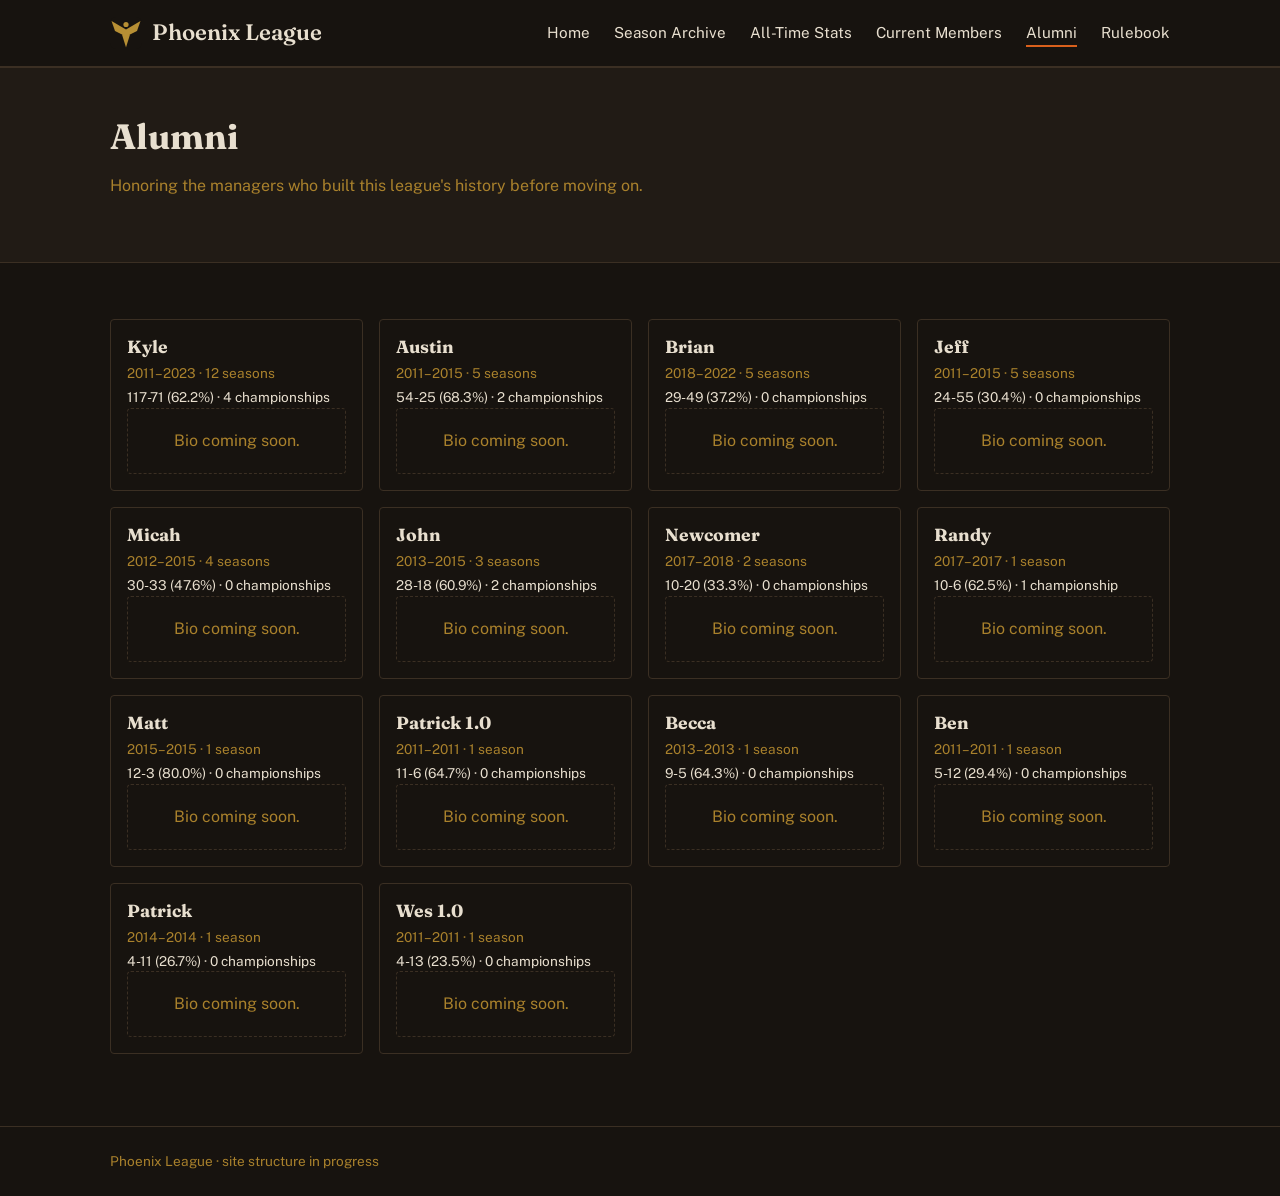
==== alumni.html @ 4bc22e16 "Initial site skeleton with brand" ====
<!DOCTYPE html>
<html lang="en">
<head>
<meta charset="UTF-8">
<title>Alumni — Phoenix League</title>
<link rel="icon" href="assets/favicon.ico">
<link rel="icon" type="image/svg+xml" href="assets/phoenix-league-logo-favicon.svg">
<link rel="apple-touch-icon" href="assets/icon-192.png">
<link rel="manifest" href="manifest.json">
<link rel="stylesheet" href="css/style.css">
</head>
<body data-page="alumni">
<div data-include="partials/nav.html"></div>

<section class="hero">
  <div class="wrap">
    <h1>Alumni</h1>
    <p>Honoring the managers who built this league's history before moving on.</p>
  </div>
</section>

<main class="wrap">
  <section id="alumni-grid" class="grid"></section>
</main>

<footer class="site-footer"><div class="wrap">Phoenix League &middot; site structure in progress</div></footer>

<script src="js/include.js"></script>
<script src="js/data.js"></script>
<script>
(async function () {
  const managers = (await loadManagers())
    .filter(m => m.status === 'alumni')
    .sort((a, b) => b.years_active.length - a.years_active.length);
  const grid = document.getElementById('alumni-grid');
  grid.innerHTML = managers.map(m => `<div class="card">
    <h3>${m.display_name}</h3>
    <p class="meta">${Math.min(...m.years_active)}&ndash;${Math.max(...m.years_active)} &middot; ${m.years_active.length} season${m.years_active.length === 1 ? '' : 's'}</p>
    <p class="stat-line">${m.career.wins}-${m.career.losses} (${pct(m.career.win_pct)}) &middot; ${m.career.championships} championship${m.career.championships === 1 ? '' : 's'}</p>
    ${m.bio ? `<p>${m.bio}</p>` : `<div class="empty-state">Bio coming soon.</div>`}
  </div>`).join('');
})();
</script>
</body>
</html>
---- css/style.css ----
/* =========================================================
   PHOENIX LEAGUE — placeholder stylesheet
   No brand decisions made yet. Every color/font below is a
   neutral placeholder. When brand is finalized, only this
   block of variables should need to change.
   ========================================================= */
@import url('https://fonts.googleapis.com/css2?family=Fraunces:opsz,wght@9..144,400;9..144,600&family=Public+Sans:wght@400;500;700&display=swap');

:root {
  --brand-primary: #7A2A2E;
  --brand-secondary: #A9812C;
  --brand-accent: #D9601C;
  --brand-bg: #17130F;
  --brand-bg-alt: #211B15;
  --brand-text: #E8DFCF;
  --brand-border: #3B2F23;

  --font-display: 'Fraunces', serif;
  --font-body: 'Public Sans', sans-serif;

  /* Seal-mark-only exceptions -- NOT for general UI use, only for
     reproducing/extending the seal mark itself (assets/phoenix-league-logo-full.svg). */
  --brand-primary-gradient-start: #8A3236;
  --brand-primary-gradient-end: #661F23;
  --brand-seal-gold: #D8B25A;
  --brand-seal-gold-small: #B78F34;
  --brand-seal-subtext: #CBB98F;

  --radius: 4px;
  --max-width: 1100px;
}

* { box-sizing: border-box; }

body {
  margin: 0;
  background: var(--brand-bg);
  color: var(--brand-text);
  font-family: var(--font-body);
  line-height: 1.5;
}

h1, h2, h3 { font-family: var(--font-display); line-height: 1.2; }

.wrap {
  max-width: var(--max-width);
  margin: 0 auto;
  padding: 0 20px;
}

/* --- Nav --- */
header.site-header {
  border-bottom: 2px solid var(--brand-border);
  background: var(--brand-bg);
}
.site-header .wrap {
  display: flex;
  align-items: center;
  justify-content: space-between;
  padding-top: 16px;
  padding-bottom: 16px;
}
.site-header .brand {
  font-family: var(--font-display);
  font-size: 1.4rem;
  font-weight: 600;
  color: var(--brand-text);
  text-decoration: none;
  display: flex;
  align-items: center;
  gap: 10px;
}
.site-header .brand img { height: 32px; width: 32px; }
.site-header nav ul {
  list-style: none;
  display: flex;
  gap: 24px;
  margin: 0;
  padding: 0;
}
.site-header nav a {
  color: var(--brand-text);
  text-decoration: none;
  font-size: 0.95rem;
  border-bottom: 2px solid transparent;
  padding-bottom: 4px;
}
.site-header nav a:hover,
.site-header nav a[aria-current="page"] {
  border-bottom-color: var(--brand-accent);
}

/* --- Hero (placeholder) --- */
.hero {
  padding: 48px 0;
  background: var(--brand-bg-alt);
  border-bottom: 1px solid var(--brand-border);
}
.hero h1 { font-size: 2.2rem; margin: 0 0 8px; }
.hero p { max-width: 600px; color: var(--brand-secondary); }

/* --- Cards / grids --- */
.grid {
  display: grid;
  grid-template-columns: repeat(auto-fill, minmax(220px, 1fr));
  gap: 16px;
  margin: 24px 0;
}
.card {
  border: 1px solid var(--brand-border);
  border-radius: var(--radius);
  padding: 16px;
  background: var(--brand-bg);
}
.card h3 { margin: 0 0 6px; font-size: 1.1rem; }
.card h3 a { color: var(--brand-text); text-decoration: none; }
.card h3 a:hover { color: var(--brand-accent); text-decoration: underline; }
.card .meta { color: var(--brand-secondary); font-size: 0.85rem; margin: 0; }
.card .stat-line { font-size: 0.85rem; margin: 4px 0 0; }

.badge {
  display: inline-block;
  font-size: 0.7rem;
  padding: 2px 8px;
  border-radius: 999px;
  background: var(--brand-bg-alt);
  color: var(--brand-secondary);
  border: 1px solid var(--brand-border);
  margin-right: 4px;
}
.badge.champion { background: var(--brand-accent); color: var(--brand-bg); border-color: var(--brand-accent); font-weight: 600; }

/* --- Tables --- */
table { width: 100%; border-collapse: collapse; margin: 16px 0; }
th, td { text-align: left; padding: 8px 10px; border-bottom: 1px solid var(--brand-border); font-size: 0.9rem; }
th { color: var(--brand-secondary); font-weight: 600; border-bottom: 2px solid var(--brand-border); }
tr:hover td { background: var(--brand-bg-alt); }

/* --- Section headers --- */
main section { padding: 32px 0; }
main section + section { border-top: 1px solid var(--brand-border); }
.eyebrow {
  text-transform: uppercase;
  letter-spacing: 0.06em;
  font-size: 0.75rem;
  color: var(--brand-secondary);
}

/* --- Rulebook --- */
.rulebook-layout { display: grid; grid-template-columns: 240px 1fr; gap: 32px; }
.rulebook-toc { position: sticky; top: 20px; align-self: start; font-size: 0.9rem; }
.rulebook-toc ul { list-style: none; padding: 0; margin: 0; }
.rulebook-toc li { margin-bottom: 6px; }
.rulebook-toc a { color: var(--brand-text); text-decoration: none; }
.rulebook-toc a:hover { color: var(--brand-accent); }
.rule-section h3 { border-bottom: 1px solid var(--brand-border); padding-bottom: 6px; }
.todo-flag {
  background: var(--brand-bg-alt);
  border: 1px dashed var(--brand-secondary);
  padding: 8px 12px;
  border-radius: var(--radius);
  font-size: 0.85rem;
  margin: 12px 0;
  color: var(--brand-text);
}

/* --- Empty state --- */
.empty-state {
  border: 1px dashed var(--brand-border);
  border-radius: var(--radius);
  padding: 20px;
  text-align: center;
  color: var(--brand-secondary);
}

footer.site-footer {
  border-top: 1px solid var(--brand-border);
  margin-top: 40px;
  padding: 24px 0;
  color: var(--brand-secondary);
  font-size: 0.85rem;
}

@media (max-width: 720px) {
  .rulebook-layout { grid-template-columns: 1fr; }
  .site-header .wrap { flex-direction: column; align-items: flex-start; gap: 10px; }
}
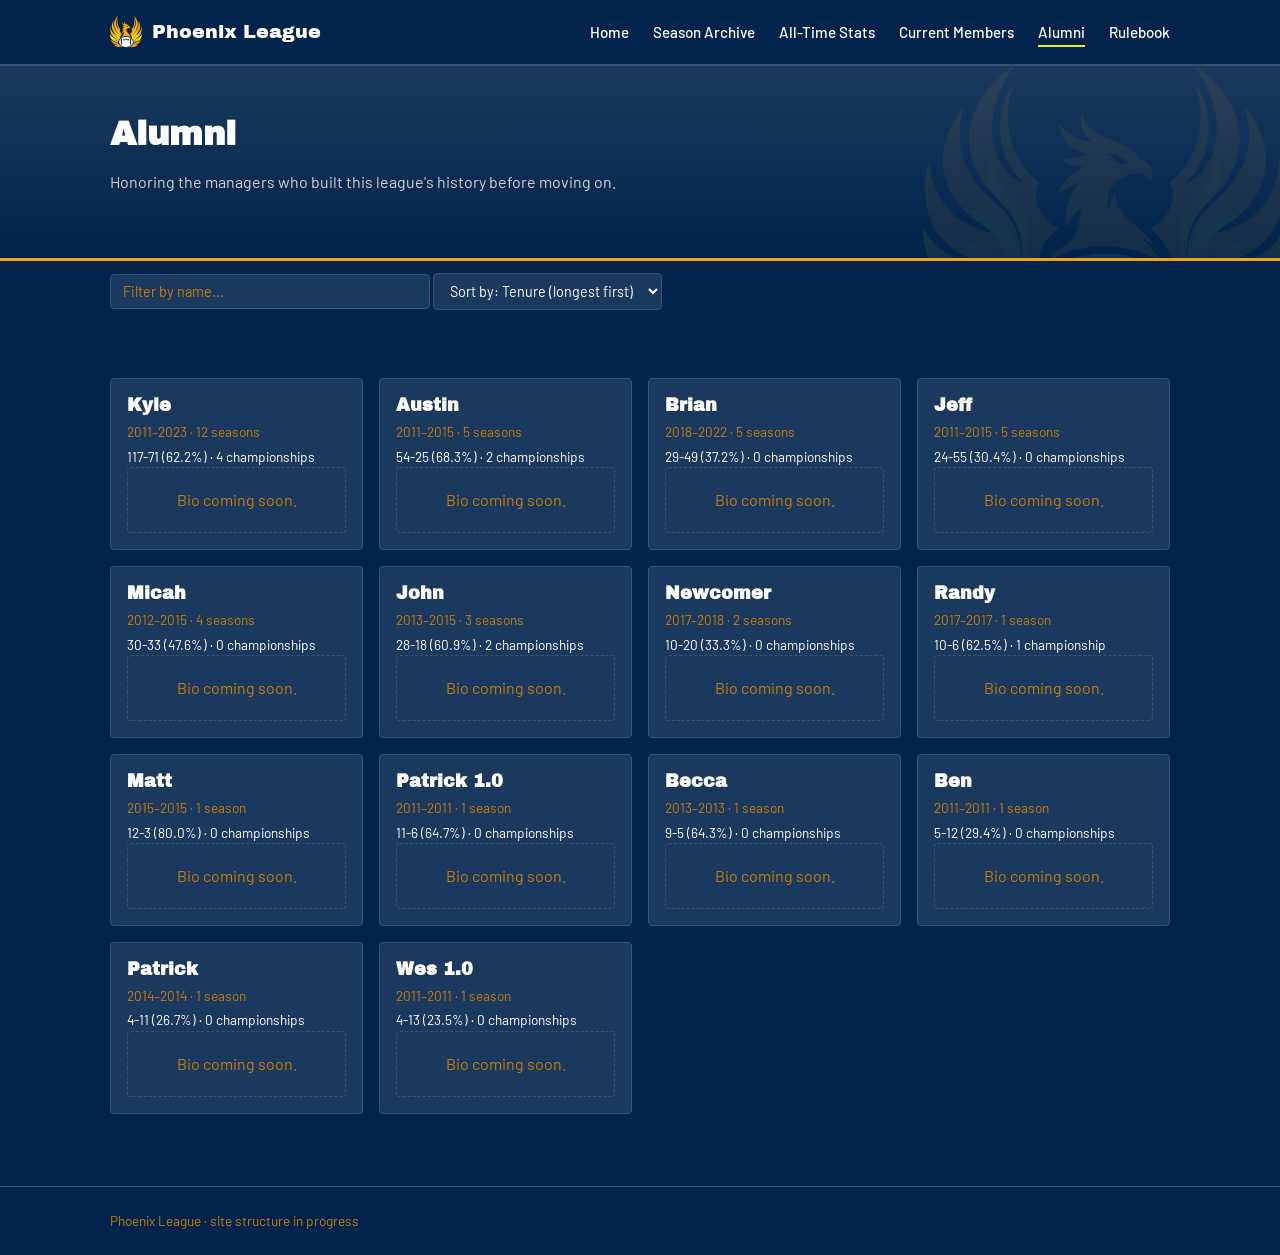
==== commit e15a992e: "Interactivity update" ====
--- a/alumni.html
+++ b/alumni.html
@@ -20,6 +20,14 @@
 </section>
 
 <main class="wrap">
+  <input type="text" class="filter-input" id="alumni-filter" placeholder="Filter by name...">
+  <select class="sort-select" id="alumni-sort">
+    <option value="tenure">Sort by: Tenure (longest first)</option>
+    <option value="wins">Sort by: Career Wins</option>
+    <option value="winpct">Sort by: Win %</option>
+    <option value="championships">Sort by: Championships</option>
+    <option value="alpha">Sort by: Name (A-Z)</option>
+  </select>
   <section id="alumni-grid" class="grid"></section>
 </main>
 
@@ -29,16 +37,38 @@
 <script src="js/data.js"></script>
 <script>
 (async function () {
-  const managers = (await loadManagers())
-    .filter(m => m.status === 'alumni')
-    .sort((a, b) => b.years_active.length - a.years_active.length);
+  const managers = (await loadManagers()).filter(m => m.status === 'alumni');
   const grid = document.getElementById('alumni-grid');
-  grid.innerHTML = managers.map(m => `<div class="card">
-    <h3>${m.display_name}</h3>
-    <p class="meta">${Math.min(...m.years_active)}&ndash;${Math.max(...m.years_active)} &middot; ${m.years_active.length} season${m.years_active.length === 1 ? '' : 's'}</p>
-    <p class="stat-line">${m.career.wins}-${m.career.losses} (${pct(m.career.win_pct)}) &middot; ${m.career.championships} championship${m.career.championships === 1 ? '' : 's'}</p>
-    ${m.bio ? `<p>${m.bio}</p>` : `<div class="empty-state">Bio coming soon.</div>`}
-  </div>`).join('');
+
+  function render(sorted) {
+    grid.innerHTML = sorted.map(m => `<div class="card alumni-card">
+      <h3>${m.display_name}</h3>
+      <p class="meta">${Math.min(...m.years_active)}&ndash;${Math.max(...m.years_active)} &middot; ${m.years_active.length} season${m.years_active.length === 1 ? '' : 's'}</p>
+      <p class="stat-line">${m.career.wins}-${m.career.losses} (${pct(m.career.win_pct)}) &middot; ${m.career.championships} championship${m.career.championships === 1 ? '' : 's'}</p>
+      ${m.bio ? `<p>${m.bio}</p>` : `<div class="empty-state">Bio coming soon.</div>`}
+    </div>`).join('');
+  }
+
+  const sorters = {
+    tenure: (a, b) => b.years_active.length - a.years_active.length,
+    wins: (a, b) => b.career.wins - a.career.wins,
+    winpct: (a, b) => b.career.win_pct - a.career.win_pct,
+    championships: (a, b) => b.career.championships - a.career.championships,
+    alpha: (a, b) => a.display_name.localeCompare(b.display_name),
+  };
+
+  render([...managers].sort(sorters.tenure));
+
+  document.getElementById('alumni-sort').addEventListener('change', (e) => {
+    render([...managers].sort(sorters[e.target.value]));
+  });
+
+  document.getElementById('alumni-filter').addEventListener('input', (e) => {
+    const q = e.target.value.trim().toLowerCase();
+    grid.querySelectorAll('.alumni-card').forEach(card => {
+      card.style.display = card.textContent.toLowerCase().includes(q) ? '' : 'none';
+    });
+  });
 })();
 </script>
 </body>
--- a/css/style.css
+++ b/css/style.css
@@ -1,30 +1,16 @@
-/* =========================================================
-   PHOENIX LEAGUE — placeholder stylesheet
-   No brand decisions made yet. Every color/font below is a
-   neutral placeholder. When brand is finalized, only this
-   block of variables should need to change.
-   ========================================================= */
-@import url('https://fonts.googleapis.com/css2?family=Fraunces:opsz,wght@9..144,400;9..144,600&family=Public+Sans:wght@400;500;700&display=swap');
+@import url('https://fonts.googleapis.com/css2?family=Archivo+Black&family=Barlow:wght@400;500;600;700&display=swap');
 
 :root {
-  --brand-primary: #7A2A2E;
-  --brand-secondary: #A9812C;
-  --brand-accent: #D9601C;
-  --brand-bg: #17130F;
-  --brand-bg-alt: #211B15;
-  --brand-text: #E8DFCF;
-  --brand-border: #3B2F23;
-
-  --font-display: 'Fraunces', serif;
-  --font-body: 'Public Sans', sans-serif;
-
-  /* Seal-mark-only exceptions -- NOT for general UI use, only for
-     reproducing/extending the seal mark itself (assets/phoenix-league-logo-full.svg). */
-  --brand-primary-gradient-start: #8A3236;
-  --brand-primary-gradient-end: #661F23;
-  --brand-seal-gold: #D8B25A;
-  --brand-seal-gold-small: #B78F34;
-  --brand-seal-subtext: #CBB98F;
+  --brand-primary: #F3A50F;    /* gold/orange, sampled from logo */
+  --brand-secondary: #C97F0A;  /* burnt-orange, darker sibling of primary */
+  --brand-accent: #F1EB11;     /* inner-flame yellow, sampled from logo */
+  --brand-bg: #02234C;         /* navy, sampled from logo */
+  --brand-bg-alt: #1B395E;     /* navy blended 10% toward white, card surfaces */
+  --brand-text: #FFFFFF;       /* white, sampled from logo */
+  --brand-border: #3A5373;     /* navy blended 22% toward white, hairlines */
+
+  --font-display: 'Archivo Black', sans-serif;
+  --font-body: 'Barlow', sans-serif;
 
   --radius: 4px;
   --max-width: 1100px;
@@ -41,6 +27,15 @@
 }
 
 h1, h2, h3 { font-family: var(--font-display); line-height: 1.2; }
+h4 {
+  font-family: var(--font-body);
+  font-weight: 700;
+  font-size: 0.95rem;
+  text-transform: uppercase;
+  letter-spacing: 0.04em;
+  color: var(--brand-primary);
+  margin: 24px 0 8px;
+}
 
 .wrap {
   max-width: var(--max-width);
@@ -62,8 +57,7 @@
 }
 .site-header .brand {
   font-family: var(--font-display);
-  font-size: 1.4rem;
-  font-weight: 600;
+  font-size: 1.2rem;
   color: var(--brand-text);
   text-decoration: none;
   display: flex;
@@ -82,6 +76,7 @@
   color: var(--brand-text);
   text-decoration: none;
   font-size: 0.95rem;
+  font-weight: 500;
   border-bottom: 2px solid transparent;
   padding-bottom: 4px;
 }
@@ -90,14 +85,35 @@
   border-bottom-color: var(--brand-accent);
 }
 
-/* --- Hero (placeholder) --- */
+/* --- Hero --- */
+/* Navy-dominant, gold as accent only - matches the logo's own color
+   proportions (mostly navy, gold/yellow used sparingly for the mark). */
 .hero {
+  position: relative;
+  overflow: hidden;
   padding: 48px 0;
-  background: var(--brand-bg-alt);
-  border-bottom: 1px solid var(--brand-border);
-}
-.hero h1 { font-size: 2.2rem; margin: 0 0 8px; }
-.hero p { max-width: 600px; color: var(--brand-secondary); }
+  background: linear-gradient(180deg, var(--brand-bg-alt), var(--brand-bg));
+  border-bottom: 3px solid var(--brand-primary);
+  color: var(--brand-text);
+}
+.hero::before {
+  content: '';
+  position: absolute;
+  top: -15%;
+  right: -5%;
+  width: 480px;
+  height: 480px;
+  background-image: url('../assets/phoenix-league-logo-full.png');
+  background-size: contain;
+  background-repeat: no-repeat;
+  background-position: center;
+  opacity: 0.07;
+  pointer-events: none;
+}
+.hero .wrap { position: relative; z-index: 1; }
+.hero h1 { font-size: 2.1rem; margin: 0 0 8px; color: var(--brand-text); }
+.hero p { max-width: 600px; color: var(--brand-text); opacity: 0.8; }
+.hero .eyebrow { color: var(--brand-primary); opacity: 1; }
 
 /* --- Cards / grids --- */
 .grid {
@@ -110,7 +126,13 @@
   border: 1px solid var(--brand-border);
   border-radius: var(--radius);
   padding: 16px;
-  background: var(--brand-bg);
+  background: var(--brand-bg-alt);
+  transition: transform 0.15s ease, box-shadow 0.15s ease, border-color 0.15s ease;
+}
+.card:has(a):hover {
+  transform: translateY(-3px);
+  border-color: var(--brand-primary);
+  box-shadow: 0 8px 20px rgba(0, 0, 0, 0.35);
 }
 .card h3 { margin: 0 0 6px; font-size: 1.1rem; }
 .card h3 a { color: var(--brand-text); text-decoration: none; }
@@ -118,17 +140,25 @@
 .card .meta { color: var(--brand-secondary); font-size: 0.85rem; margin: 0; }
 .card .stat-line { font-size: 0.85rem; margin: 4px 0 0; }
 
+.card.champion-highlight {
+  background: var(--brand-bg-alt);
+  border: 2px solid var(--brand-primary);
+  color: var(--brand-text);
+}
+.card.champion-highlight h3 { color: var(--brand-text); }
+.card.champion-highlight .meta { color: var(--brand-text); opacity: 0.85; }
+
 .badge {
   display: inline-block;
   font-size: 0.7rem;
   padding: 2px 8px;
   border-radius: 999px;
   background: var(--brand-bg-alt);
-  color: var(--brand-secondary);
+  color: var(--brand-text);
   border: 1px solid var(--brand-border);
   margin-right: 4px;
 }
-.badge.champion { background: var(--brand-accent); color: var(--brand-bg); border-color: var(--brand-accent); font-weight: 600; }
+.badge.champion { background: var(--brand-accent); color: var(--brand-bg); border-color: var(--brand-accent); font-weight: 700; }
 
 /* --- Tables --- */
 table { width: 100%; border-collapse: collapse; margin: 16px 0; }
@@ -136,13 +166,59 @@
 th { color: var(--brand-secondary); font-weight: 600; border-bottom: 2px solid var(--brand-border); }
 tr:hover td { background: var(--brand-bg-alt); }
 
+th.sortable { cursor: pointer; user-select: none; position: relative; padding-right: 20px; }
+th.sortable:hover { color: var(--brand-primary); }
+th.sortable::after { content: '\2195'; opacity: 0.35; position: absolute; right: 6px; }
+th.sortable.sort-asc::after { content: '\2191'; opacity: 1; color: var(--brand-primary); }
+th.sortable.sort-desc::after { content: '\2193'; opacity: 1; color: var(--brand-primary); }
+
+.filter-input {
+  width: 100%;
+  max-width: 320px;
+  padding: 8px 12px;
+  margin: 12px 0;
+  background: var(--brand-bg-alt);
+  border: 1px solid var(--brand-border);
+  border-radius: var(--radius);
+  color: var(--brand-text);
+  font-family: var(--font-body);
+  font-size: 0.9rem;
+}
+.filter-input::placeholder { color: var(--brand-secondary); }
+.filter-input:focus { outline: none; border-color: var(--brand-primary); }
+
+.sort-select {
+  padding: 8px 12px;
+  margin: 12px 0;
+  background: var(--brand-bg-alt);
+  border: 1px solid var(--brand-border);
+  border-radius: var(--radius);
+  color: var(--brand-text);
+  font-family: var(--font-body);
+  font-size: 0.9rem;
+}
+
 /* --- Section headers --- */
 main section { padding: 32px 0; }
-main section + section { border-top: 1px solid var(--brand-border); }
+main section + section {
+  border-top: none;
+  position: relative;
+}
+main section + section::before {
+  content: '';
+  display: block;
+  position: absolute;
+  top: 0;
+  left: 0;
+  right: 0;
+  height: 1px;
+  background: linear-gradient(90deg, transparent, var(--brand-border) 20%, var(--brand-border) 80%, transparent);
+}
 .eyebrow {
   text-transform: uppercase;
   letter-spacing: 0.06em;
   font-size: 0.75rem;
+  font-weight: 600;
   color: var(--brand-secondary);
 }
 
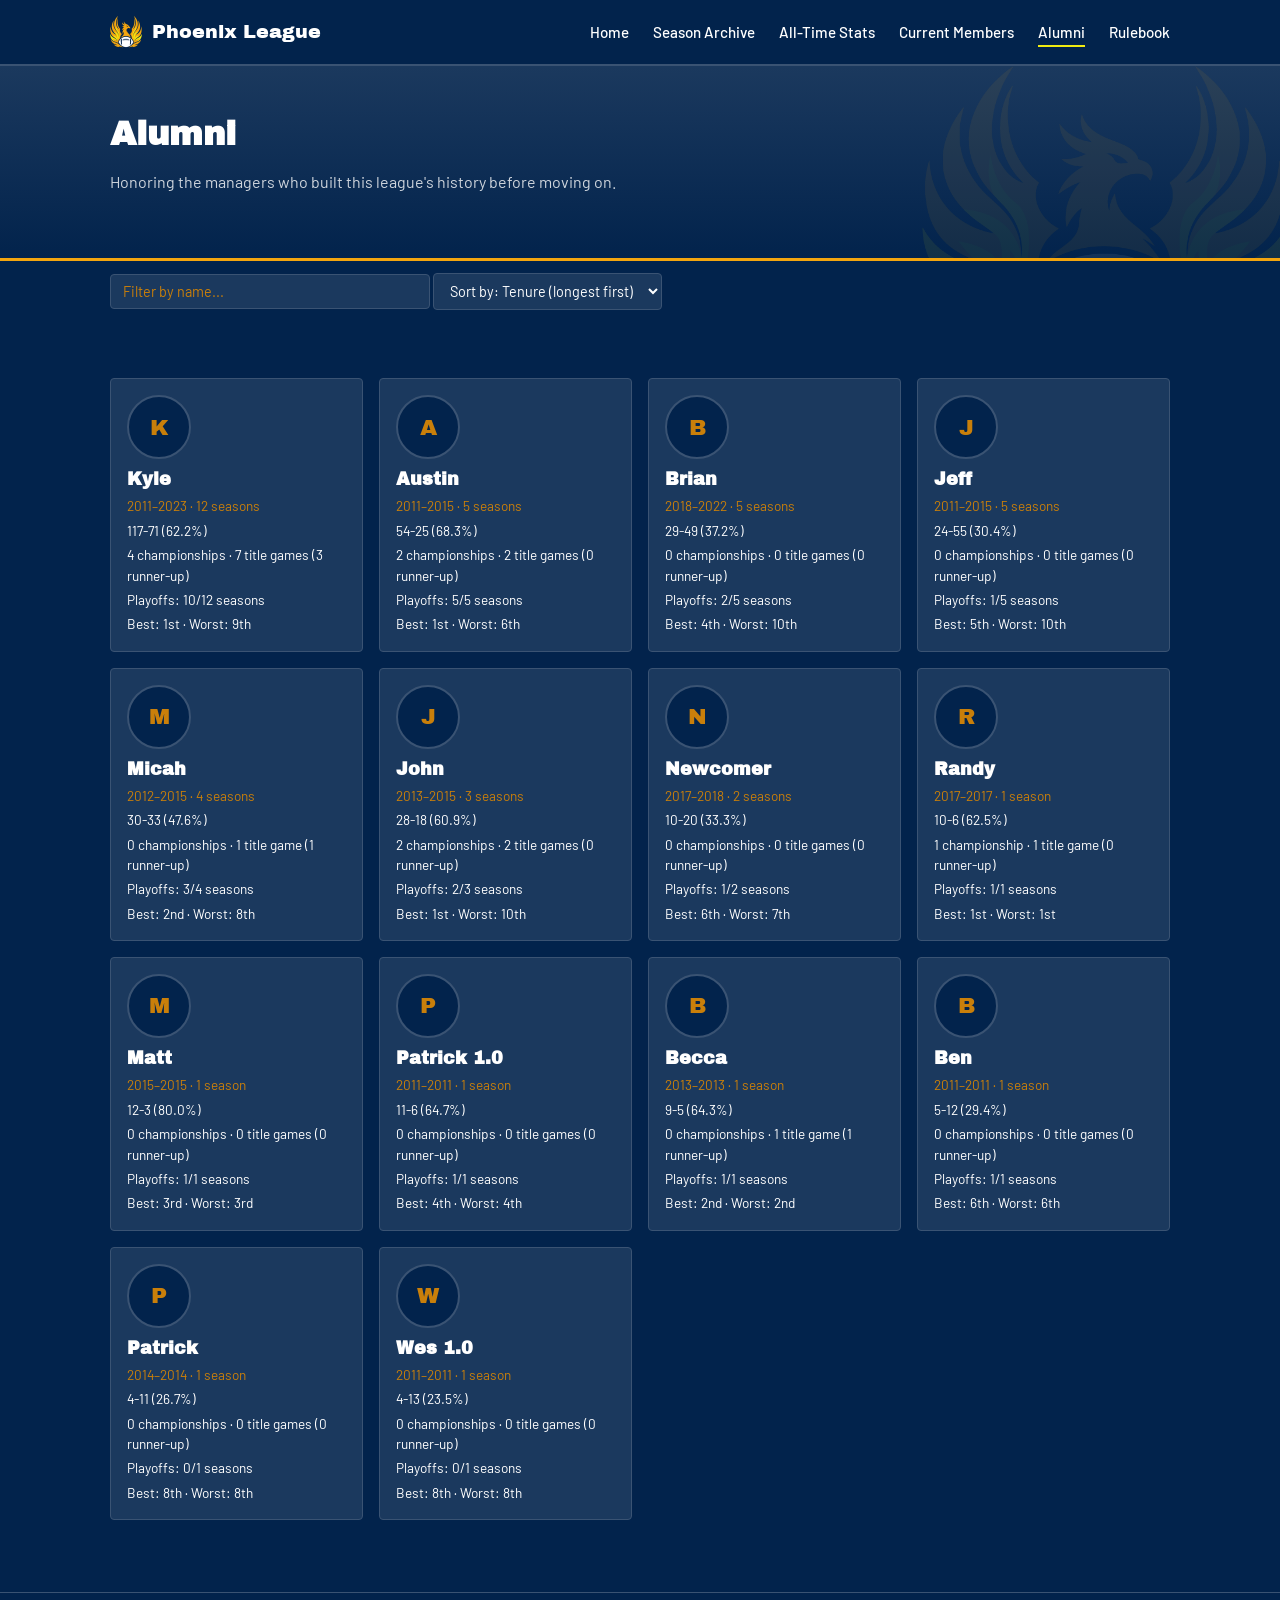
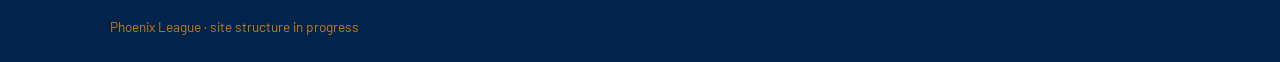
==== commit 521934c0: "Additional bio stats" ====
--- a/alumni.html
+++ b/alumni.html
@@ -42,10 +42,15 @@
 
   function render(sorted) {
     grid.innerHTML = sorted.map(m => `<div class="card alumni-card">
+      ${avatarHTML(m)}
       <h3>${m.display_name}</h3>
       <p class="meta">${Math.min(...m.years_active)}&ndash;${Math.max(...m.years_active)} &middot; ${m.years_active.length} season${m.years_active.length === 1 ? '' : 's'}</p>
-      <p class="stat-line">${m.career.wins}-${m.career.losses} (${pct(m.career.win_pct)}) &middot; ${m.career.championships} championship${m.career.championships === 1 ? '' : 's'}</p>
-      ${m.bio ? `<p>${m.bio}</p>` : `<div class="empty-state">Bio coming soon.</div>`}
+      <p class="stat-line">${m.career.wins}-${m.career.losses} (${pct(m.career.win_pct)})</p>
+      <p class="stat-line">${m.career.championships} championship${m.career.championships === 1 ? '' : 's'}
+         &middot; ${m.career.championship_appearances} title game${m.career.championship_appearances === 1 ? '' : 's'}
+         (${m.career.runner_up_finishes} runner-up)</p>
+      <p class="stat-line">Playoffs: ${m.career.playoff_appearances}/${m.years_active.length} seasons</p>
+      <p class="stat-line">Best: ${ordinal(m.career.best_finish)} &middot; Worst: ${ordinal(m.career.worst_finish)}</p>
     </div>`).join('');
   }
 
--- a/css/style.css
+++ b/css/style.css
@@ -140,6 +140,35 @@
 .card .meta { color: var(--brand-secondary); font-size: 0.85rem; margin: 0; }
 .card .stat-line { font-size: 0.85rem; margin: 4px 0 0; }
 
+.avatar {
+  width: 64px; height: 64px; border-radius: 50%;
+  object-fit: cover; margin-bottom: 10px;
+  border: 2px solid var(--brand-border);
+}
+.avatar-placeholder {
+  width: 64px; height: 64px; border-radius: 50%;
+  margin-bottom: 10px;
+  background: var(--brand-bg);
+  border: 2px solid var(--brand-border);
+  display: flex; align-items: center; justify-content: center;
+  font-family: var(--font-display);
+  font-size: 1.4rem;
+  color: var(--brand-secondary);
+}
+.group-photo {
+  width: 100%; max-height: 420px; object-fit: cover;
+  border-radius: var(--radius); margin: 16px 0;
+  border: 1px solid var(--brand-border);
+}
+.group-photo-placeholder {
+  border: 1px dashed var(--brand-border);
+  border-radius: var(--radius);
+  padding: 40px 20px;
+  text-align: center;
+  color: var(--brand-secondary);
+  margin: 16px 0;
+}
+
 .card.champion-highlight {
   background: var(--brand-bg-alt);
   border: 2px solid var(--brand-primary);
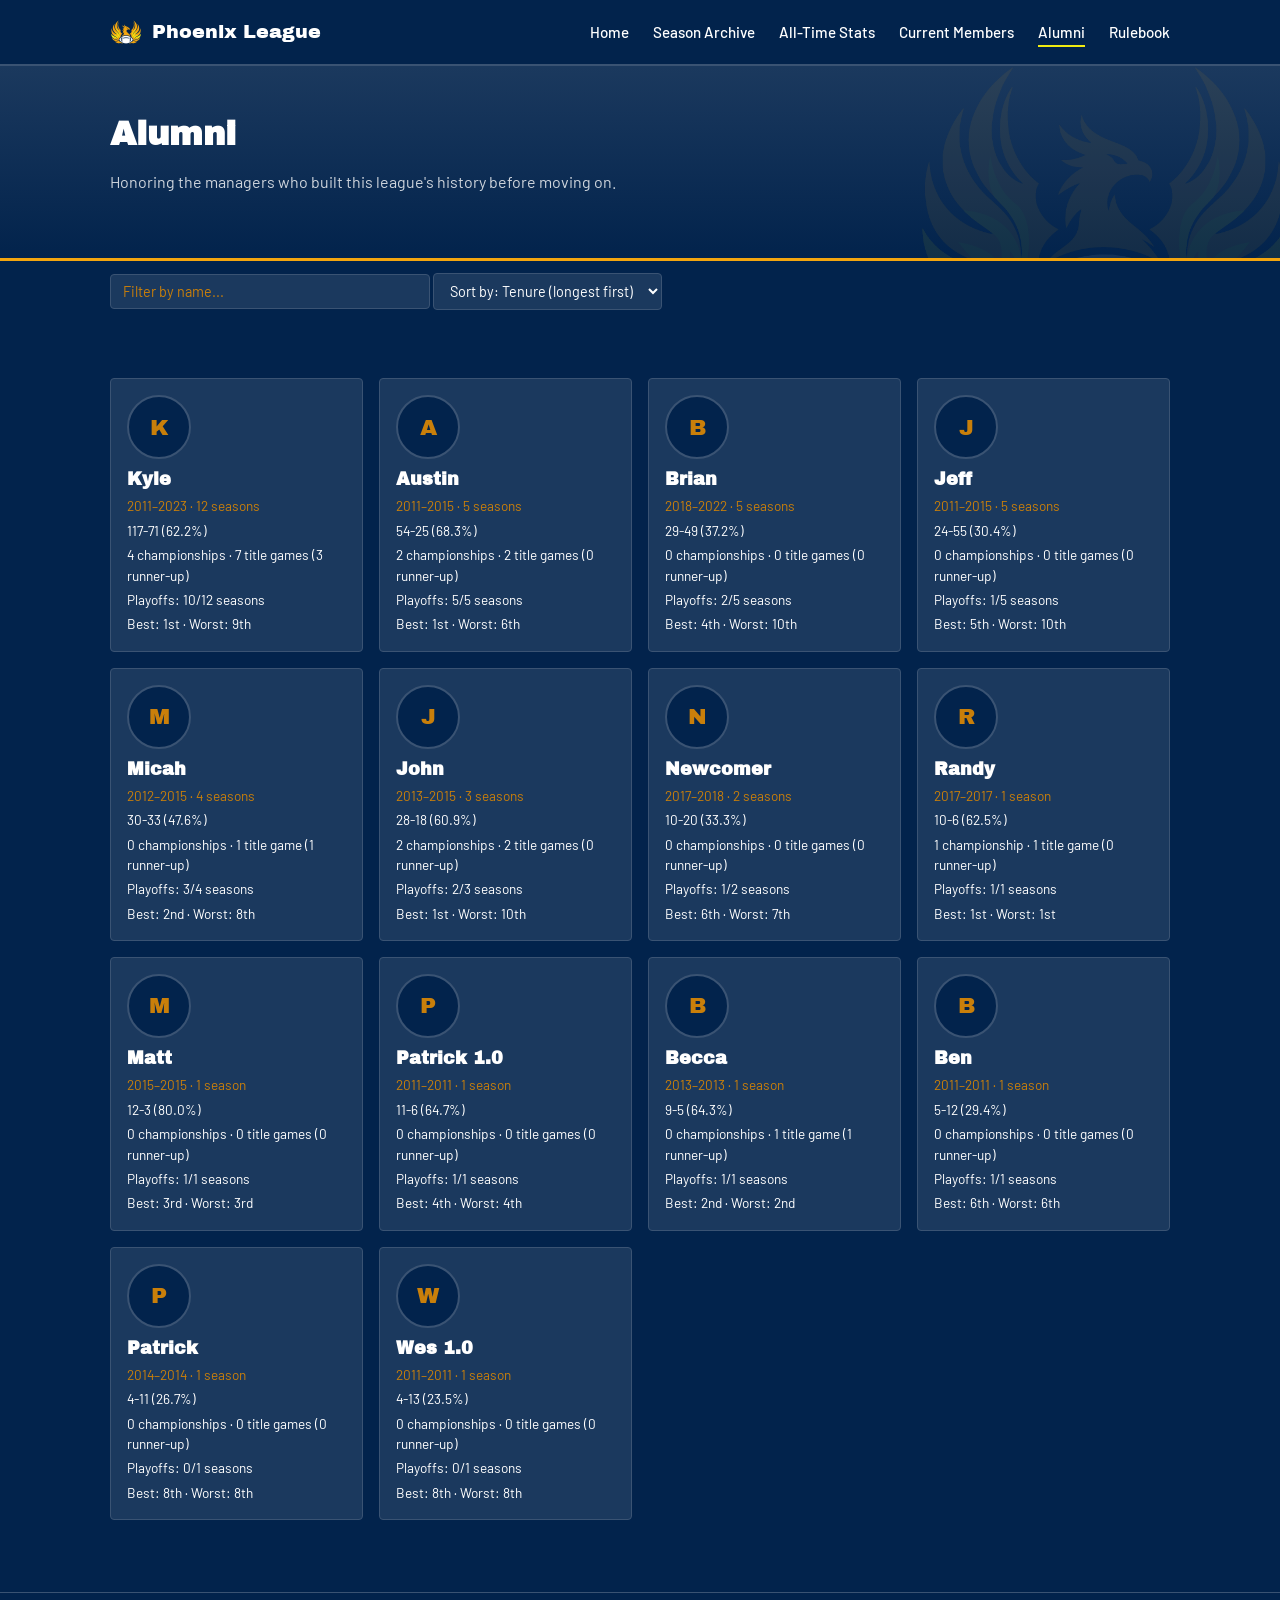
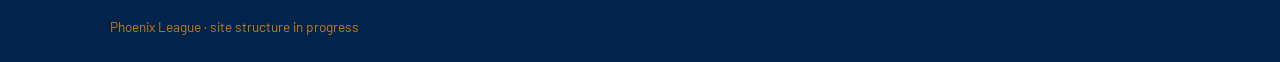
==== commit c74d1a9a: "describe what changed here" ====
--- a/alumni.html
+++ b/alumni.html
@@ -4,7 +4,6 @@
 <meta charset="UTF-8">
 <title>Alumni — Phoenix League</title>
 <link rel="icon" href="assets/favicon.ico">
-<link rel="icon" type="image/svg+xml" href="assets/phoenix-league-logo-favicon.svg">
 <link rel="apple-touch-icon" href="assets/icon-192.png">
 <link rel="manifest" href="manifest.json">
 <link rel="stylesheet" href="css/style.css">
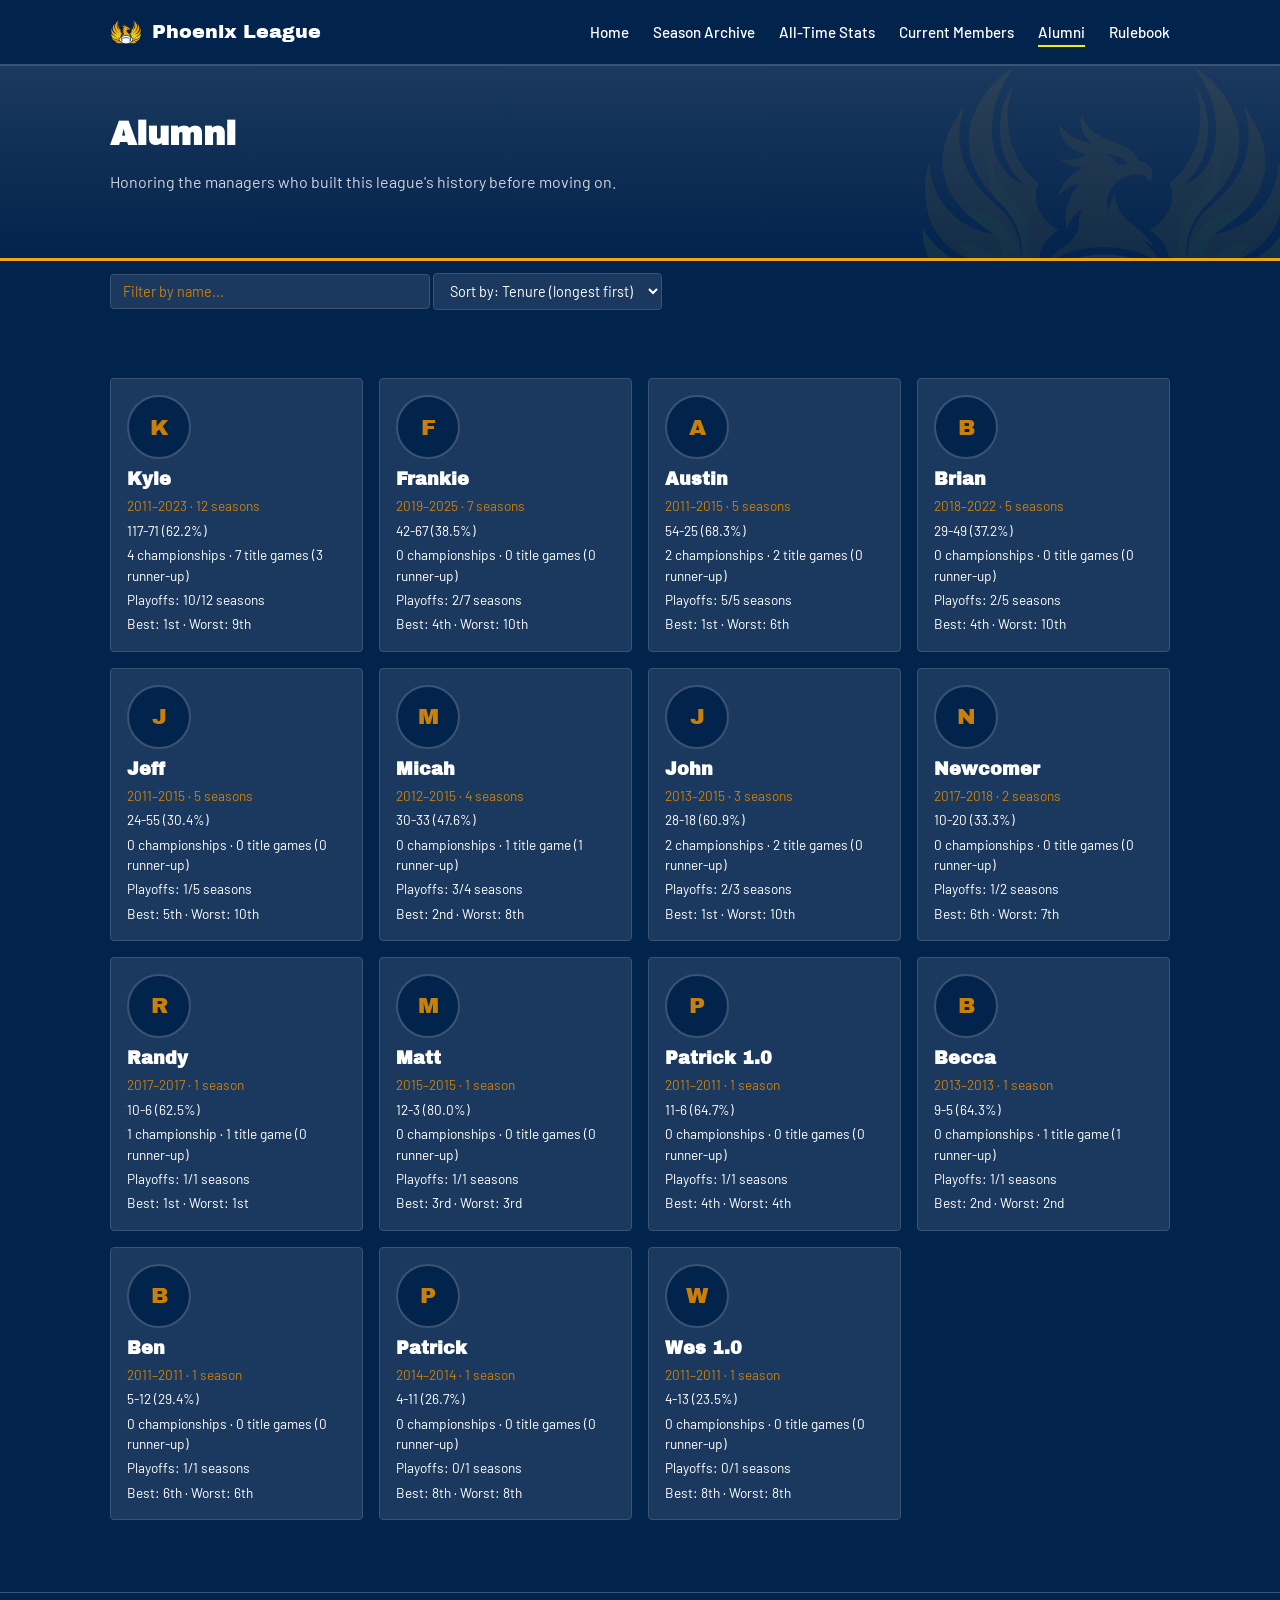
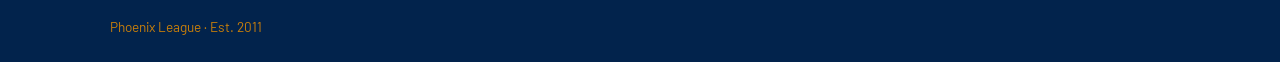
==== commit 49d69390: "Homepage copy refresh, footer cleanup, remove stray df file - Hero: new keeper-league paragraph (dro" ====
--- a/alumni.html
+++ b/alumni.html
@@ -30,7 +30,7 @@
   <section id="alumni-grid" class="grid"></section>
 </main>
 
-<footer class="site-footer"><div class="wrap">Phoenix League &middot; site structure in progress</div></footer>
+<footer class="site-footer"><div class="wrap">Phoenix League &middot; Est. 2011</div></footer>
 
 <script src="js/include.js"></script>
 <script src="js/data.js"></script>
--- a/css/style.css
+++ b/css/style.css
@@ -1,13 +1,13 @@
 @import url('https://fonts.googleapis.com/css2?family=Archivo+Black&family=Barlow:wght@400;500;600;700&display=swap');
 
 :root {
-  --brand-primary: #F3A50F;    /* gold/orange, sampled from logo */
-  --brand-secondary: #C97F0A;  /* burnt-orange, darker sibling of primary */
-  --brand-accent: #F1EB11;     /* inner-flame yellow, sampled from logo */
-  --brand-bg: #02234C;         /* navy, sampled from logo */
-  --brand-bg-alt: #1B395E;     /* navy blended 10% toward white, card surfaces */
-  --brand-text: #FFFFFF;       /* white, sampled from logo */
-  --brand-border: #3A5373;     /* navy blended 22% toward white, hairlines */
+  --brand-primary: #F3A50F;
+  --brand-secondary: #C97F0A;
+  --brand-accent: #F1EB11;
+  --brand-bg: #02234C;
+  --brand-bg-alt: #1B395E;
+  --brand-text: #FFFFFF;
+  --brand-border: #3A5373;
 
   --font-display: 'Archivo Black', sans-serif;
   --font-body: 'Barlow', sans-serif;
@@ -86,8 +86,6 @@
 }
 
 /* --- Hero --- */
-/* Navy-dominant, gold as accent only - matches the logo's own color
-   proportions (mostly navy, gold/yellow used sparingly for the mark). */
 .hero {
   position: relative;
   overflow: hidden;
@@ -140,6 +138,14 @@
 .card .meta { color: var(--brand-secondary); font-size: 0.85rem; margin: 0; }
 .card .stat-line { font-size: 0.85rem; margin: 4px 0 0; }
 
+.card.champion-highlight {
+  background: var(--brand-bg-alt);
+  border: 2px solid var(--brand-primary);
+  color: var(--brand-text);
+}
+.card.champion-highlight h3 { color: var(--brand-text); }
+.card.champion-highlight .meta { color: var(--brand-text); opacity: 0.85; }
+
 .avatar {
   width: 64px; height: 64px; border-radius: 50%;
   object-fit: cover; margin-bottom: 10px;
@@ -168,14 +174,6 @@
   color: var(--brand-secondary);
   margin: 16px 0;
 }
-
-.card.champion-highlight {
-  background: var(--brand-bg-alt);
-  border: 2px solid var(--brand-primary);
-  color: var(--brand-text);
-}
-.card.champion-highlight h3 { color: var(--brand-text); }
-.card.champion-highlight .meta { color: var(--brand-text); opacity: 0.85; }
 
 .badge {
   display: inline-block;
